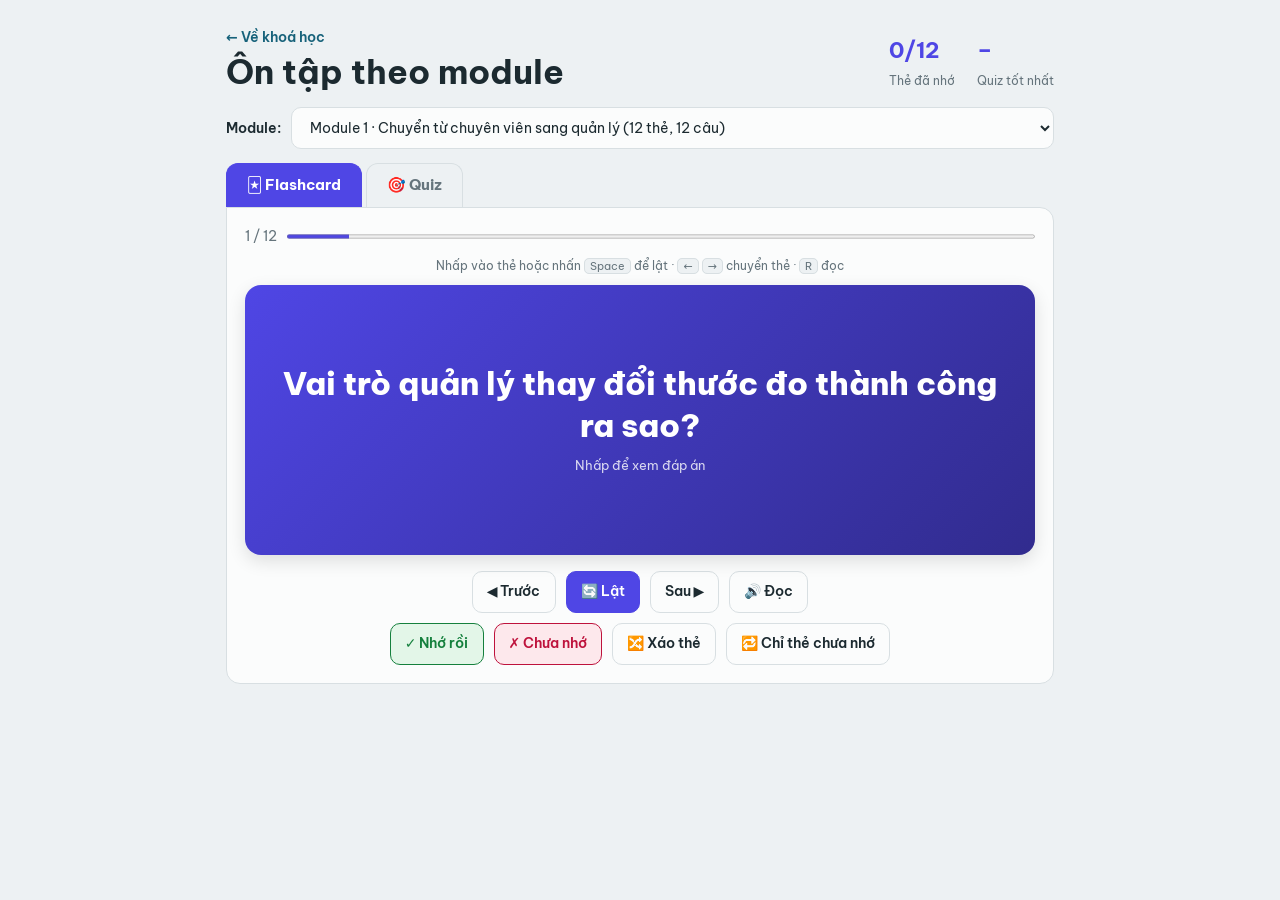
==== on-tap.html @ a6e496bc "Create managers handbook training course" ====
<!doctype html>
<html lang="vi">
<head>
<meta charset="utf-8">
<meta name="viewport" content="width=device-width, initial-scale=1">
<title>Ôn tập kỹ năng quản lý</title>
<meta name="description" content="96 flashcard và 96 câu quiz về kỹ năng quản lý và lãnh đạo.">
<link rel="icon" type="image/png" sizes="32x32" href="icons/favicon-32.png">
<link rel="icon" type="image/png" sizes="48x48" href="icons/favicon-48.png">
<link rel="apple-touch-icon" href="icons/apple-touch-icon.png">
<link rel="manifest" href="manifest.webmanifest">
<meta name="theme-color" content="#312e81">
<meta name="mobile-web-app-capable" content="yes">
<meta name="apple-mobile-web-app-capable" content="yes">
<meta name="apple-mobile-web-app-title" content="QL Lãnh đạo">
<meta name="apple-mobile-web-app-status-bar-style" content="default">
<meta property="og:title" content="Kỹ năng quản lý và lãnh đạo">
<meta property="og:description" content="Khoá học tiếng Việt: slide, flashcard và quiz.">
<meta property="og:image" content="https://binhfoodsafety.github.io/Managers_Handbook_Training/icons/icon-512.png">
<meta property="og:type" content="website">
<link rel="preconnect" href="https://fonts.googleapis.com">
<link rel="preconnect" href="https://fonts.gstatic.com" crossorigin>
<link href="https://fonts.googleapis.com/css2?family=Be+Vietnam+Pro:wght@400;600;700;800&display=swap" rel="stylesheet">
<link rel="stylesheet" href="study/study.css">
</head>
<body>
<div class="wrap">
  <header>
    <div>
      <a class="back" href="index.html">← Về khoá học</a>
      <h1>Ôn tập theo module</h1>
    </div>
    <div class="stats">
      <div><b id="statKnown">0/0</b><span>Thẻ đã nhớ</span></div>
      <div><b id="statBest">–</b><span>Quiz tốt nhất</span></div>
    </div>
  </header>

  <div class="bar">
    <label for="moduleSelect">Module:</label>
    <select id="moduleSelect"></select>
  </div>

  <div class="tabs" role="tablist">
    <button class="tab" id="tabFc" role="tab" type="button" aria-controls="panelFc">🃏 Flashcard</button>
    <button class="tab" id="tabQuiz" role="tab" type="button" aria-controls="panelQuiz">🎯 Quiz</button>
  </div>

  <section class="panel" id="panelFc" role="tabpanel" aria-labelledby="tabFc">
    <div class="progress-line"><span id="fcCounter"></span><progress id="fcBar" value="0" max="1"></progress></div>
    <p class="hint">Nhấp vào thẻ hoặc nhấn <kbd>Space</kbd> để lật · <kbd>←</kbd> <kbd>→</kbd> chuyển thẻ · <kbd>R</kbd> đọc</p>
    <div class="scene" id="scene" role="button" tabindex="0" aria-label="Lật thẻ">
      <div class="card-3d" id="card3d">
        <div class="card-face card-front">
          <div class="card-word" id="fcFront"></div>
          <div class="card-hint">Nhấp để xem đáp án</div>
        </div>
        <div class="card-face card-back">
          <div class="card-meaning" id="fcBack"></div>
          <div class="card-status" id="fcStatus"></div>
        </div>
      </div>
    </div>
    <div class="controls">
      <button class="btn" type="button" id="fcPrev">◀ Trước</button>
      <button class="btn primary" type="button" id="fcFlip">🔄 Lật</button>
      <button class="btn" type="button" id="fcNext">Sau ▶</button>
      <button class="btn" type="button" id="fcRead">🔊 Đọc</button>
    </div>
    <div class="controls">
      <button class="btn good" type="button" id="fcKnown">✓ Nhớ rồi</button>
      <button class="btn bad" type="button" id="fcUnknown">✗ Chưa nhớ</button>
      <button class="btn" type="button" id="fcShuffle">🔀 Xáo thẻ</button>
      <button class="btn" type="button" id="fcOnlyNew" aria-pressed="false">🔁 Chỉ thẻ chưa nhớ</button>
    </div>
  </section>

  <section class="panel" id="panelQuiz" role="tabpanel" aria-labelledby="tabQuiz">
    <div id="quizRun">
      <div class="quiz-header">
        <span id="quizCounter"></span>
        <b id="quizScore"></b>
        <button class="btn skip" type="button" id="quizSkip">⏭ Bỏ qua</button>
      </div>
      <div class="meter"><div id="quizProgress"></div></div>
      <div class="quiz-question" id="quizQuestion"></div>
      <p class="hint"><kbd>1</kbd> <kbd>2</kbd> <kbd>3</kbd> <kbd>4</kbd> chọn · <kbd>Enter</kbd> câu tiếp · <kbd>S</kbd> bỏ qua · <kbd>R</kbd> đọc câu</p>
      <div class="quiz-options" id="quizOptions"></div>
      <div class="quiz-feedback" id="quizFeedback" role="status"></div>
      <div class="controls">
        <a class="btn" id="quizSlide" target="_blank" rel="noopener" hidden>📖 Xem lại slide</a>
        <button class="btn primary" type="button" id="quizNext" hidden>Câu tiếp ▶</button>
      </div>
    </div>
    <div class="quiz-result" id="quizResult" hidden>
      <div class="result-num" id="resultNum"></div>
      <p id="resultText"></p>
      <div class="controls">
        <button class="btn primary" type="button" id="quizAgain">↻ Làm lại</button>
        <button class="btn" type="button" id="quizWrong">🔁 Làm lại câu sai</button>
      </div>
    </div>
  </section>
</div>
<div class="toast" id="toast" role="status"></div>
<script src="study/data.js"></script>
<script src="study/say.js"></script>
<script src="study/study.js"></script>
<script src="pwa.js"></script>
</body>
</html>
---- study/study.css ----
:root {
  --bg: #edf1f3; --paper: #fbfcfc; --ink: #1c2a30; --ink-2: #43535b; --muted: #65747c; --line: #d8dfe2;
  --brand: #17627a; --good: #15803d; --good-soft: #e3f6e8; --bad: #be123c; --bad-soft: #fde8ec; --warn: #c2410c;
  --c: #4f46e5;
  --font: "Be Vietnam Pro", "Segoe UI", system-ui, sans-serif;
}
@media (prefers-color-scheme: dark) {
  :root:not([data-theme="light"]) {
    --bg: #101518; --paper: #182024; --ink: #e4ebee; --ink-2: #b8c4ca; --muted: #93a0a7; --line: #2c373c;
    --brand: #62bfd8; --good: #4ade80; --good-soft: #14321f; --bad: #fb7185; --bad-soft: #3a1720; --warn: #fb923c;
  }
}
:root[data-theme="dark"] {
  --bg: #101518; --paper: #182024; --ink: #e4ebee; --ink-2: #b8c4ca; --muted: #93a0a7; --line: #2c373c;
  --brand: #62bfd8; --good: #4ade80; --good-soft: #14321f; --bad: #fb7185; --bad-soft: #3a1720; --warn: #fb923c;
}
* { box-sizing: border-box; }
body { margin: 0; background: var(--bg); color: var(--ink); font-family: var(--font); line-height: 1.5; }
[hidden] { display: none !important; }
.wrap { max-width: 860px; margin: 0 auto; padding: 24px 16px 48px; }
header { display: flex; align-items: flex-end; justify-content: space-between; gap: 16px; flex-wrap: wrap; margin-bottom: 16px; }
.back { color: var(--brand); text-decoration: none; font-size: 14px; font-weight: 600; }
.back:hover { text-decoration: underline; }
h1 { margin: 4px 0 0; font-size: clamp(24px, 4vw, 34px); line-height: 1.15; }
.stats { display: flex; gap: 22px; }
.stats b { display: block; font-size: 22px; color: var(--c); font-variant-numeric: tabular-nums; }
.stats span { font-size: 12px; color: var(--muted); }

.bar { display: flex; gap: 10px; align-items: center; margin-bottom: 14px; }
.bar label { font-weight: 600; font-size: 14px; }
select, .btn { font: inherit; font-size: 14px; border: 1px solid var(--line); background: var(--paper); color: var(--ink); border-radius: 10px; padding: 9px 14px; min-height: 42px; }
select { flex: 1; min-width: 0; cursor: pointer; }
.btn { cursor: pointer; font-weight: 600; text-decoration: none; display: inline-flex; align-items: center; gap: 6px; transition: transform .12s, border-color .12s; }
.btn:hover { border-color: var(--c); }
.btn:active { transform: translateY(1px); }
.btn.primary { background: var(--c); border-color: var(--c); color: #fff; }
.btn.good { background: var(--good-soft); border-color: var(--good); color: var(--good); }
.btn.bad { background: var(--bad-soft); border-color: var(--bad); color: var(--bad); }
.btn.skip { border-color: var(--warn); color: var(--warn); }
.btn[aria-pressed="true"] { border-color: var(--c); box-shadow: inset 0 0 0 1px var(--c); }
:focus-visible { outline: 3px solid var(--c); outline-offset: 2px; }

.tabs { display: flex; gap: 4px; }
.tab { font: inherit; font-size: 15px; font-weight: 700; padding: 10px 20px; border: 1px solid var(--line); border-bottom: 0; border-radius: 12px 12px 0 0; background: transparent; color: var(--muted); cursor: pointer; }
.tab[aria-selected="true"] { background: var(--c); border-color: var(--c); color: #fff; }
.panel { background: var(--paper); border: 1px solid var(--line); border-radius: 0 14px 14px 14px; padding: 18px; }

.progress-line { display: flex; align-items: center; gap: 10px; font-size: 14px; color: var(--muted); font-variant-numeric: tabular-nums; }
.progress-line progress { flex: 1; height: 9px; accent-color: var(--c); }
.hint { text-align: center; font-size: 12px; color: var(--muted); margin: 10px 0; }
kbd { font: inherit; font-size: 11px; border: 1px solid var(--line); border-radius: 5px; padding: 0 5px; background: var(--bg); }

.scene { perspective: 1000px; margin-bottom: 16px; cursor: pointer; border-radius: 16px; }
.card-3d { display: grid; transform-style: preserve-3d; transition: transform .48s ease; }
.card-3d.flipped { transform: rotateY(180deg); }
.card-face { grid-area: 1 / 1; min-height: 270px; backface-visibility: hidden; -webkit-backface-visibility: hidden; border-radius: 16px; padding: 32px 28px; display: flex; flex-direction: column; justify-content: center; align-items: center; text-align: center; box-shadow: 0 6px 18px rgba(0,0,0,.12); }
.card-front { background: linear-gradient(135deg, var(--c), color-mix(in srgb, var(--c) 62%, #000)); color: #fff; }
.card-back { background: var(--paper); border: 2px solid var(--c); transform: rotateY(180deg); }
.card-word { font-size: clamp(22px, 4.5vw, 32px); font-weight: 800; line-height: 1.3; margin-bottom: 10px; }
.card-hint { font-size: 13px; opacity: .8; }
.card-meaning { font-size: clamp(18px, 3.4vw, 23px); font-weight: 600; line-height: 1.45; }
.card-status { font-size: 13px; color: var(--muted); margin-top: 10px; }
.controls { display: flex; gap: 10px; justify-content: center; flex-wrap: wrap; margin-top: 10px; }

.quiz-header { display: flex; justify-content: space-between; align-items: center; gap: 8px; flex-wrap: wrap; margin-bottom: 10px; font-size: 14px; color: var(--muted); font-variant-numeric: tabular-nums; }
.quiz-header b { color: var(--c); }
.meter { background: var(--line); border-radius: 99px; height: 10px; overflow: hidden; margin-bottom: 12px; }
.meter div { height: 100%; width: 0; background: var(--c); transition: width .4s; }
.quiz-question { border: 2px solid var(--c); border-radius: 14px; padding: 22px; text-align: center; font-size: clamp(17px, 3vw, 21px); font-weight: 700; min-height: 96px; margin-bottom: 12px; display: flex; align-items: center; justify-content: center; }
.quiz-options { display: grid; grid-template-columns: 1fr 1fr; gap: 12px; margin-bottom: 12px; }
.quiz-opt { font: inherit; font-size: 15px; display: flex; align-items: center; gap: 10px; text-align: left; background: var(--paper); color: var(--ink); border: 2px solid var(--line); border-radius: 14px; padding: 13px 14px; cursor: pointer; }
.quiz-opt:hover:not(:disabled) { border-color: var(--c); }
.quiz-opt:disabled { cursor: default; }
.quiz-opt.correct { background: var(--good-soft); border-color: var(--good); }
.quiz-opt.wrong { background: var(--bad-soft); border-color: var(--bad); }
.quiz-key { flex: none; display: grid; place-items: center; width: 28px; height: 28px; border-radius: 8px; background: var(--bg); color: var(--muted); font-size: 13px; font-weight: 700; }
.quiz-feedback { text-align: center; font-size: 15px; min-height: 24px; }
.quiz-feedback b { display: block; }
.quiz-feedback.ok b { color: var(--good); }
.quiz-feedback.no b { color: var(--bad); }
.quiz-result { text-align: center; padding: 26px 8px; }
.result-num { font-size: 52px; font-weight: 800; color: var(--c); font-variant-numeric: tabular-nums; }
.quiz-result p { color: var(--ink-2); margin: 4px 0 14px; }

.toast { position: fixed; bottom: 22px; left: 50%; transform: translateX(-50%); background: #24323a; color: #fff; padding: 9px 20px; border-radius: 99px; font-size: 14px; opacity: 0; pointer-events: none; transition: opacity .25s; }
.toast.show { opacity: 1; }

@media (max-width: 640px) {
  .bar label { display: none; }
  /* Từ 16px trở lên iOS mới không tự phóng to khi chọn */
  select { font-size: 16px; }
  .quiz-options { grid-template-columns: 1fr; }
  .card-face { min-height: 230px; padding: 24px 18px; }
  .panel { padding: 14px; }
  .hint { display: none; }
}
@media (prefers-reduced-motion: reduce) { .card-3d, .meter div { transition: none; } }
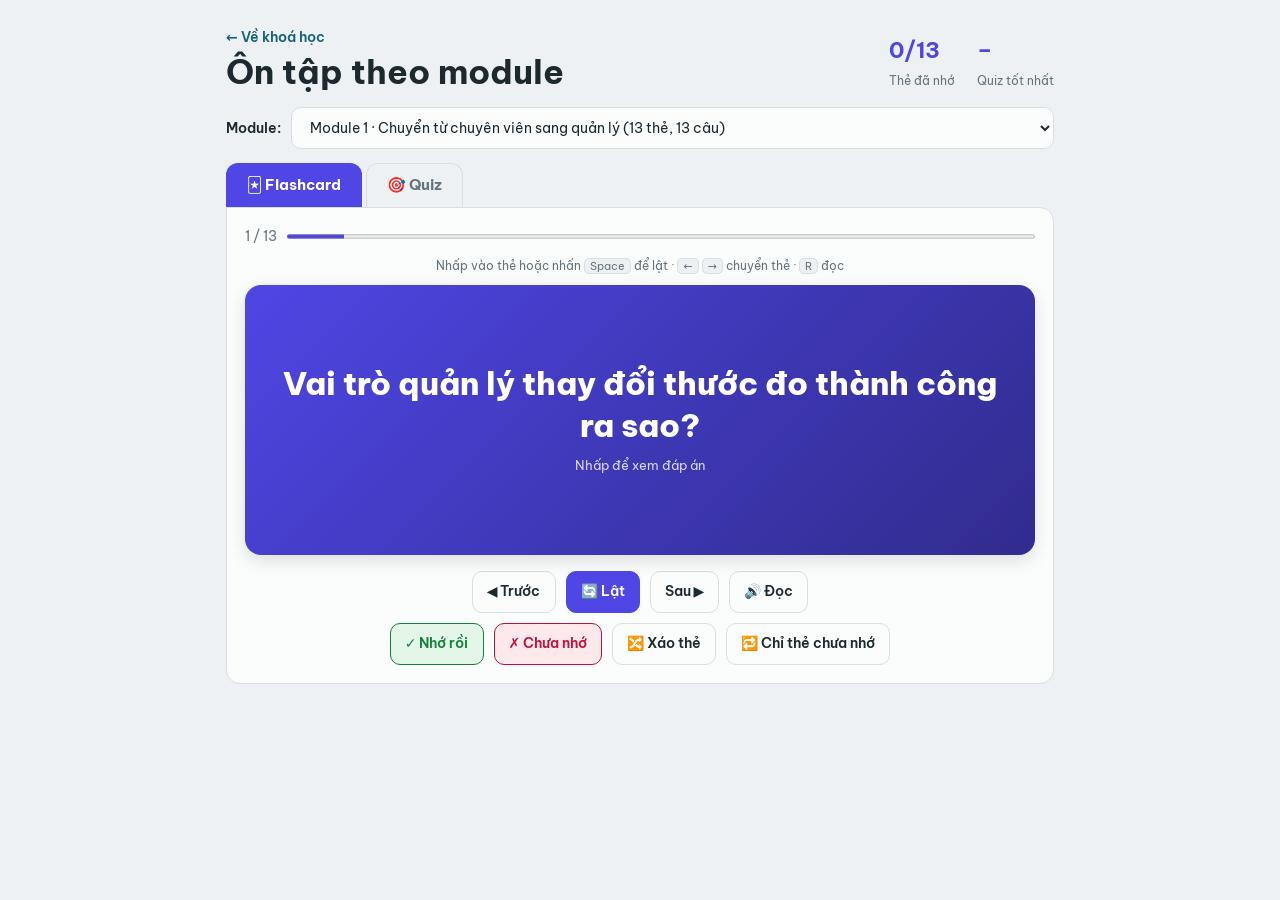
==== commit 3df649d6: "Expand manager training with visuals and scenarios" ====
--- a/on-tap.html
+++ b/on-tap.html
@@ -4,7 +4,7 @@
 <meta charset="utf-8">
 <meta name="viewport" content="width=device-width, initial-scale=1">
 <title>Ôn tập kỹ năng quản lý</title>
-<meta name="description" content="96 flashcard và 96 câu quiz về kỹ năng quản lý và lãnh đạo.">
+<meta name="description" content="104 flashcard và 104 câu quiz về kỹ năng quản lý và lãnh đạo.">
 <link rel="icon" type="image/png" sizes="32x32" href="icons/favicon-32.png">
 <link rel="icon" type="image/png" sizes="48x48" href="icons/favicon-48.png">
 <link rel="apple-touch-icon" href="icons/apple-touch-icon.png">
